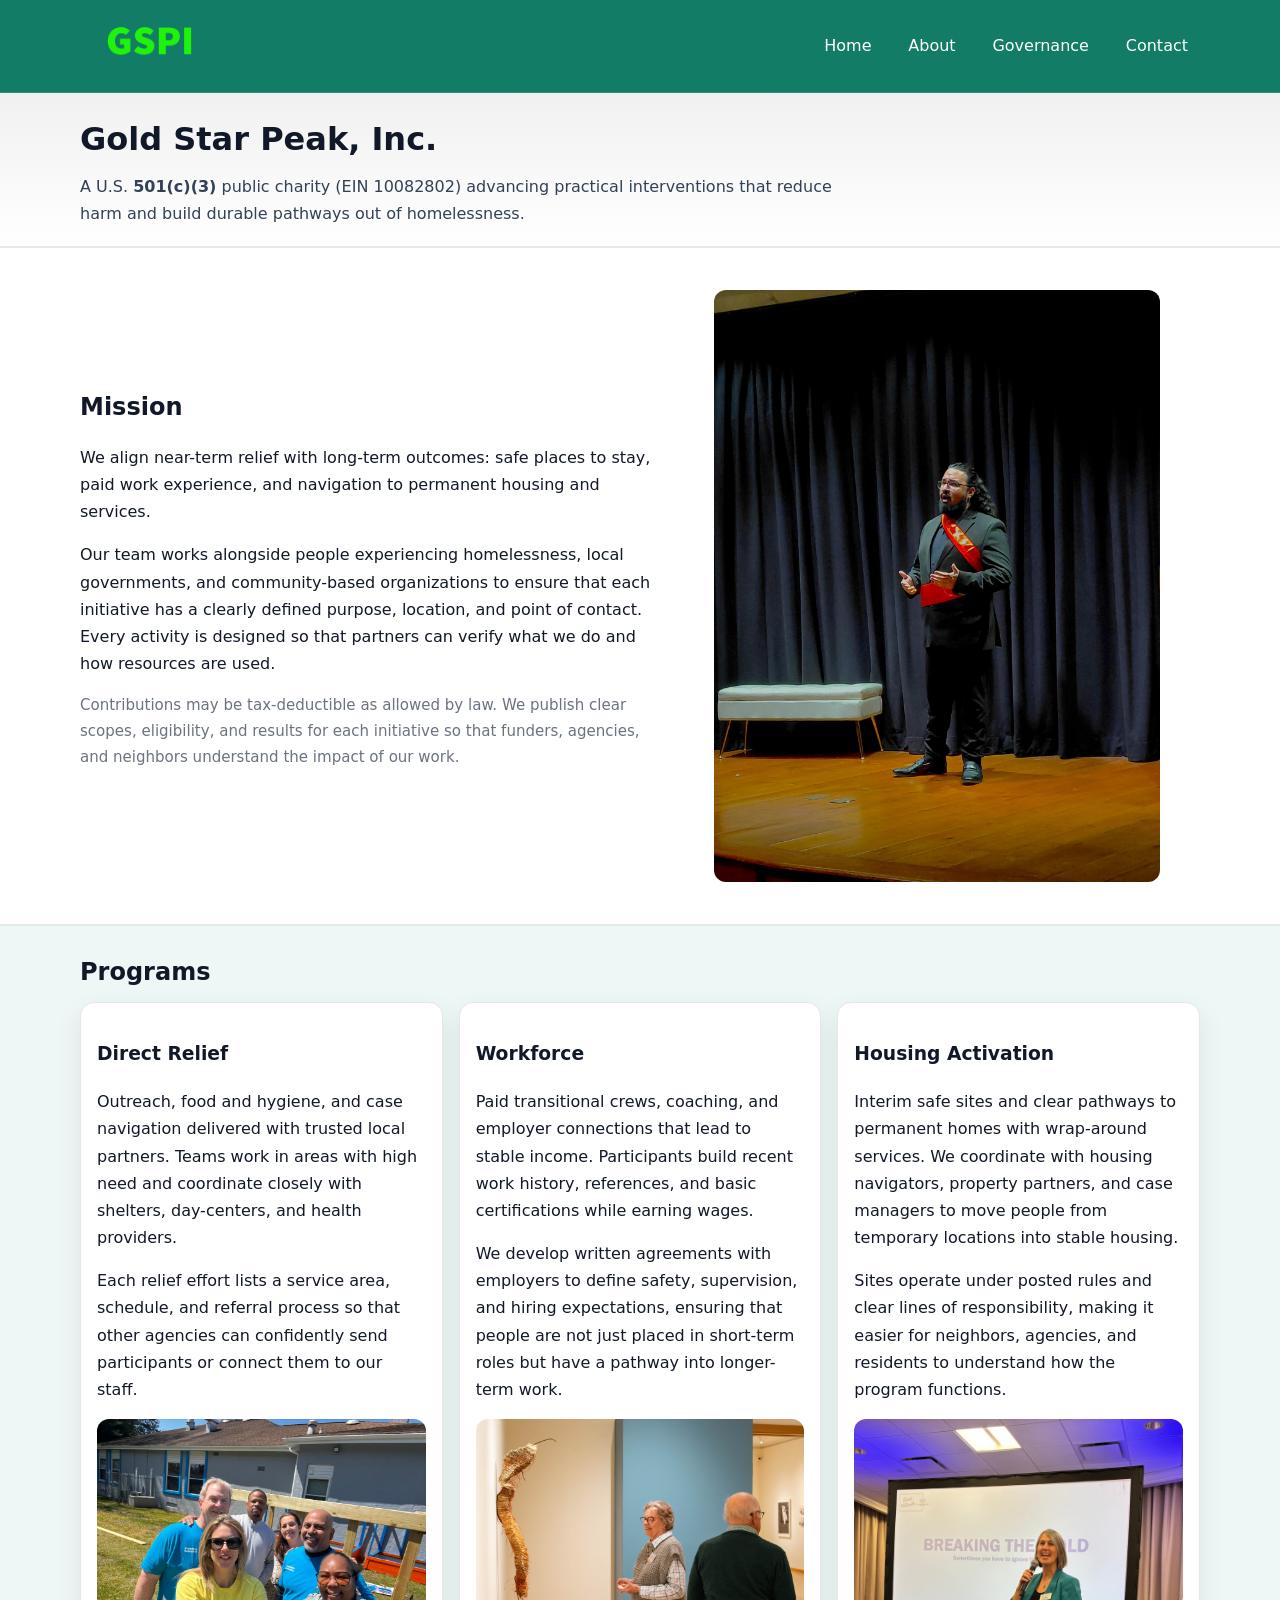
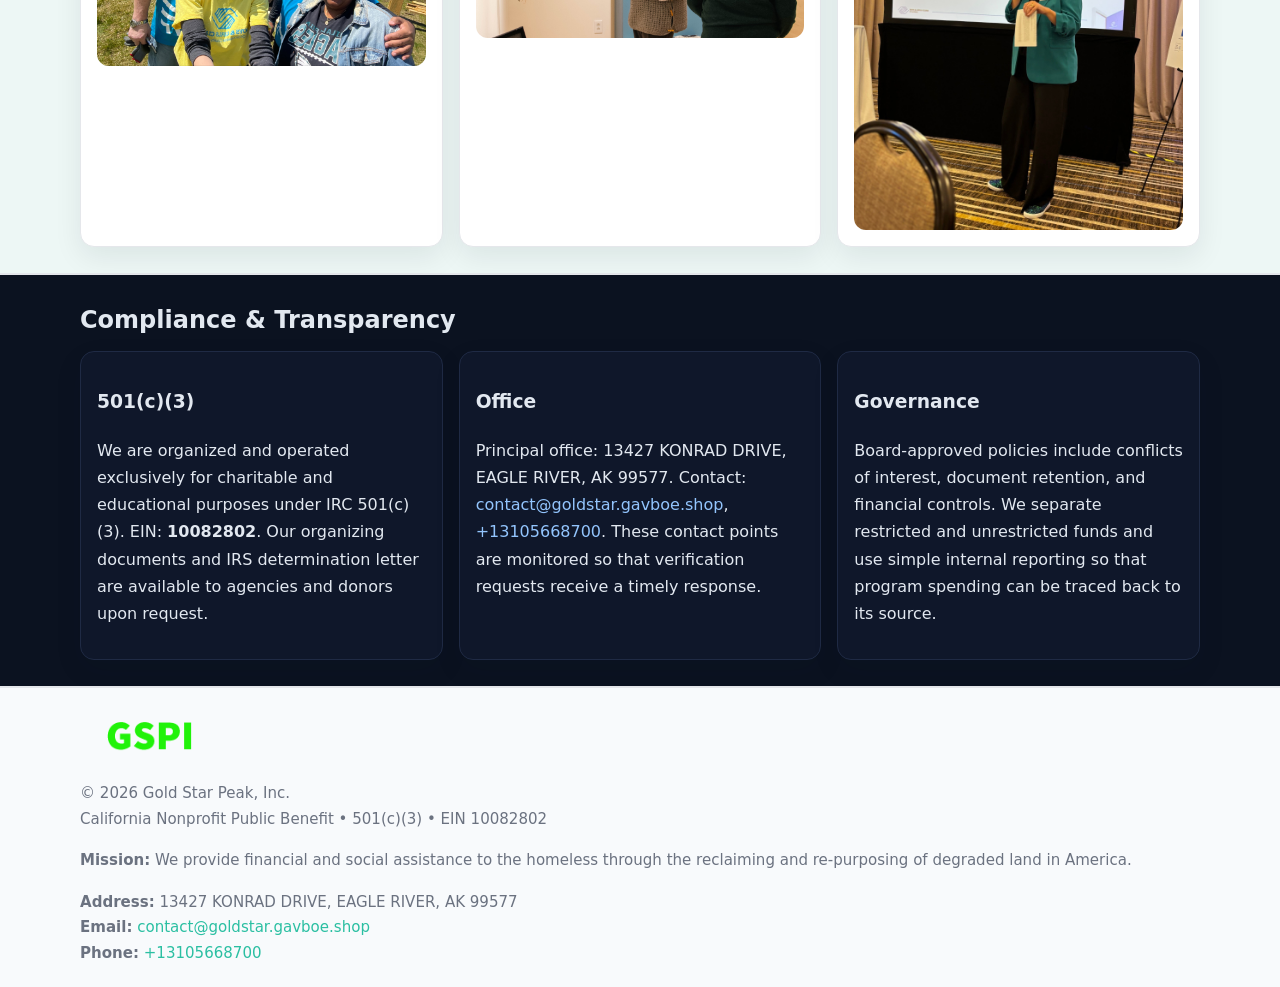
==== index.html @ 1e9df131 "Initial commit" ====
<!doctype html>
<html lang="en">
<head>
<meta charset="utf-8"/><meta name="viewport" content="width=device-width,initial-scale=1"/>
<title>Gold Star Peak, Inc. – Nonprofit • 2025</title>
<link rel="stylesheet" href="assets/styles.css"/><link rel="icon" href="images/logo.png">
<meta name="data-ein" content="10082802"><meta name="data-name" content="Gold Star Peak, Inc.">
<meta name="data-email" content="contact@goldstar.gavboe.shop"><meta name="data-phone" content="+13105668700">
<meta name="data-address" content="13427 KONRAD DRIVE, EAGLE RIVER, AK 99577"><meta name="data-map" content="13427+KONRAD+DRIVE,+EAGLE+RIVER,+AK+99577">
  <meta name="description" content="Dedicated to community services, education, and direct relief, Gold Star Peak, Inc.">
</head>
<body>
<div style="position:absolute;left:-9999px;top:-9999px;opacity:0" data-uniq="{{UNIQUE_BLOB}}">
  <span>Dedicated to community services, education, and direct relief, Gold Star Peak, Inc.</span><svg width="12" height="12" viewBox="0 0 12 12" xmlns="http://www.w3.org/2000/svg"><circle cx="6" cy="6" r="5" fill="#2563eb"/></svg><img src="images/relief.jpg" width="1" height="1" alt="" loading="lazy"/>
</div>

<header>
  <div class="header-wrap">
    <a href="index.html"><img src="images/logo.png" alt="Gold Star Peak, Inc. logo" style="width:140px"></a>
    <nav><a class="active" href="index.html">Home</a><a href="about.html">About</a><a href="governance.html">Governance</a><a href="contact.html">Contact</a></nav>
  </div>
</header>

<div class="tagline">
  <div class="container">
    <h1>Gold Star Peak, Inc.</h1>
    <p class="c65af3f6d8c">
      A U.S. <strong>501(c)(3)</strong> public charity (EIN 10082802) advancing practical interventions that
      reduce harm and build durable pathways out of homelessness.
    </p>
  </div>
</div>

<main>
  <section class="band">
    <div class="container c8dbd560b9d">
      <div>
        <h2>Mission</h2>
        <p>We align near-term relief with long-term outcomes: safe places to stay, paid work experience, and navigation to permanent housing and services.</p>
        <p>Our team works alongside people experiencing homelessness, local governments, and community-based organizations to ensure that each initiative has a clearly defined purpose, location, and point of contact. Every activity is designed so that partners can verify what we do and how resources are used.</p>
        <p class="small">Contributions may be tax-deductible as allowed by law. We publish clear scopes, eligibility, and results for each initiative so that funders, agencies, and neighbors understand the impact of our work.</p>
      </div>
      <figure><img src="images/hero.jpg" alt="Mission in action"></figure>
    </div>
  </section>

  <section class="band soft">
    <div class="container">
      <h2>Programs</h2>
      <div class="cards">
        <article class="c4e7a79edac">
          <h3>Direct Relief</h3>
          <p>Outreach, food and hygiene, and case navigation delivered with trusted local partners. Teams work in areas with high need and coordinate closely with shelters, day-centers, and health providers.</p>
          <p>Each relief effort lists a service area, schedule, and referral process so that other agencies can confidently send participants or connect them to our staff.</p>
          <img src="images/relief.jpg" alt="Direct relief program">
        </article>
        <article class="c4e7a79edac">
          <h3>Workforce</h3>
          <p>Paid transitional crews, coaching, and employer connections that lead to stable income. Participants build recent work history, references, and basic certifications while earning wages.</p>
          <p>We develop written agreements with employers to define safety, supervision, and hiring expectations, ensuring that people are not just placed in short-term roles but have a pathway into longer-term work.</p>
          <img src="images/jobs.jpg" alt="Workforce and job preparation">
        </article>
        <article class="c4e7a79edac">
          <h3>Housing Activation</h3>
          <p>Interim safe sites and clear pathways to permanent homes with wrap-around services. We coordinate with housing navigators, property partners, and case managers to move people from temporary locations into stable housing.</p>
          <p>Sites operate under posted rules and clear lines of responsibility, making it easier for neighbors, agencies, and residents to understand how the program functions.</p>
          <img src="images/land.jpg" alt="Housing activation and safe sites">
        </article>
      </div>
    </div>
  </section>

  <section class="band dark">
    <div class="container">
      <h2>Compliance & Transparency</h2>
      <div class="cards">
        <div class="c4e7a79edac dark">
          <h3>501(c)(3)</h3>
          <p>We are organized and operated exclusively for charitable and educational purposes under IRC 501(c)(3). EIN: <strong>10082802</strong>. Our organizing documents and IRS determination letter are available to agencies and donors upon request.</p>
        </div>
        <div class="c4e7a79edac dark">
          <h3>Office</h3>
          <p>Principal office: 13427 KONRAD DRIVE, EAGLE RIVER, AK 99577. Contact: <a href="mailto:contact@goldstar.gavboe.shop">contact@goldstar.gavboe.shop</a>, <a href="tel:+13105668700">+13105668700</a>. These contact points are monitored so that verification requests receive a timely response.</p>
        </div>
        <div class="c4e7a79edac dark">
          <h3>Governance</h3>
          <p>Board-approved policies include conflicts of interest, document retention, and financial controls. We separate restricted and unrestricted funds and use simple internal reporting so that program spending can be traced back to its source.</p>
        </div>
      </div>
    </div>
  </section>

  <footer>
    <div class="container grid">
      <div><img src="images/logo.png" alt="" style="width:140px;margin-bottom:.6rem">
        <div class="small">© <span id="year"></span> Gold Star Peak, Inc.</div>
        <div class="small">California Nonprofit Public Benefit • 501(c)(3) • EIN 10082802</div>
      </div>
      <div><div class="small"><strong>Mission:</strong> We provide financial and social assistance to the homeless through the reclaiming and re-purposing of degraded land in America.</div></div>
      <div><div class="small"><strong>Address:</strong> 13427 KONRAD DRIVE, EAGLE RIVER, AK 99577<br><strong>Email:</strong> <a href="mailto:contact@goldstar.gavboe.shop">contact@goldstar.gavboe.shop</a><br><strong>Phone:</strong> <a href="tel:+13105668700">+13105668700</a></div></div>
    </div>
  </footer>
</main>

<!-- color/skin -->
<script>(function(){function g(n){const e=document.querySelector('meta[name="'+n+'"]');return e?e.content:''}
function h(s){let x=2166136261>>>0;for(let i=0;i<s.length;i++){x^=s.charCodeAt(i);x=(x*16777619)>>>0}return x>>>0}
let k=(g('data-ein')||'').replace(/\D+/g,'');if(!k)k=g('data-name')||location.hostname||'d';
const key=h(String(k)),H=key%360,S=55+(key%20),L=46;
const r=document.documentElement;r.style.setProperty('--brand',`hsl(${H} ${S}% ${L}%)`);
r.style.setProperty('--brand-ink',`hsl(${H} ${Math.min(95,S+10)}% ${Math.max(22,L-18)}%)`);
r.style.setProperty('--soft',`hsl(${H} ${Math.max(40,S-25)}% 95%)`);
const y=document.getElementById('year'); if(y) y.textContent=new Date().getFullYear();})();</script>
</body>
</html>
---- assets/styles.css ----
:root{
  --ink:#111827; --muted:#6b7280; --paper:#ffffff; --line:#e5e7eb;
  --brand:#0ea5e9; --brand-ink:#0369a1; --soft:#ecfeff;
  --radius:14px; --shadow:0 10px 28px rgba(17,24,39,.08)
}
*{box-sizing:border-box}
html,body{height:100%}
body{
  margin:0;background:var(--paper);color:var(--ink);
  font-family:Inter,system-ui,-apple-system,Segoe UI,Roboto,Arial,sans-serif;
  line-height:1.7
}
a{color:var(--brand);text-decoration:none}
a:hover{text-decoration:underline}
img{max-width:100%;display:block;border-radius:12px}

header{
  background:var(--brand-ink);color:#fff;border-bottom:1px solid rgba(255,255,255,.12)
}
.header-wrap{
  width:min(1120px,94%);margin:0 auto;display:flex;align-items:center;
  justify-content:space-between;padding:.9rem 0
}
.header-wrap nav a{color:#fff;margin-left:.8rem;padding:.5rem .75rem;border-radius:10px}
.header-wrap nav a:hover{background:rgba(255,255,255,.1);text-decoration:none}

.tagline{
  background:linear-gradient(180deg,rgba(2,6,23,.06),transparent);
  border-bottom:1px solid var(--line)
}
.tagline .container{width:min(1120px,94%);margin:0 auto;padding:1.2rem 0}
.tagline h1{margin:0;font-size:2rem}
.tagline .c65af3f6d8c{margin:.4rem 0 0 0;max-width:78ch;color:#334155}

main{min-height:100svh;display:flex;flex-direction:column}
.section{padding:1.6rem 0}
.container{width:min(1120px,94%);margin-inline:auto}
h2{font-size:1.5rem;margin:0 0 .6rem 0}

.band{padding:1.6rem 0;border-top:1px solid var(--line);border-bottom:1px solid var(--line)}
.band.soft{background:var(--soft)}
.band.dark{background:#0b1220;color:#e2e8f0}
.band.dark a{color:#93c5fd}

.grid{display:grid;gap:1.1rem}
.two{grid-template-columns:1fr}
.cards{display:grid;grid-template-columns:1fr;gap:1rem}
.c4e7a79edac{background:#fff;border:1px solid var(--line);border-radius:14px;padding:1rem;box-shadow:var(--shadow)}
.c4e7a79edac.dark{background:#0f172a;color:#e2e8f0;border-color:#1f2a44}

.c8dbd560b9d{display:grid;grid-template-columns:1fr;gap:1rem;align-items:center}
dl.facts{display:grid;grid-template-columns:1fr;gap:.5rem}
dl.facts dt{font-weight:700}
dl.facts dd{margin:0;color:var(--muted)}

.cce3635e69a{display:grid;grid-template-columns:1fr;gap:.9rem}
label{display:grid;gap:.35rem;font-weight:600}
input,textarea{
  width:100%;padding:.75rem .85rem;border:1px solid #cbd5e1;border-radius:12px;font:inherit
}
input:focus,textarea:focus{outline:2px solid var(--soft);border-color:var(--brand)}
.cb7a6d98870{display:inline-block;padding:.75rem 1rem;border:1px solid #cbd5e1;border-radius:12px;background:#fff}
.cb7a6d98870:hover{box-shadow:var(--shadow)}
.btn-primary{background:var(--brand);border-color:var(--brand);color:#fff}

.map-embed iframe{width:100%;aspect-ratio:16/9;border:0;border-radius:12px;box-shadow:var(--shadow)}
.small{font-size:.94rem;color:var(--muted)}

footer{border-top:1px solid var(--line);background:#f8fafc;margin-top:auto}
footer .grid{display:grid;grid-template-columns:1fr;gap:1rem;padding:1.3rem 0}

@media(min-width:920px){
  .two{grid-template-columns:1.25fr 1fr}
  .c8dbd560b9d{grid-template-columns:1.1fr 1fr}
  .cards{grid-template-columns:repeat(3,1fr)}
}
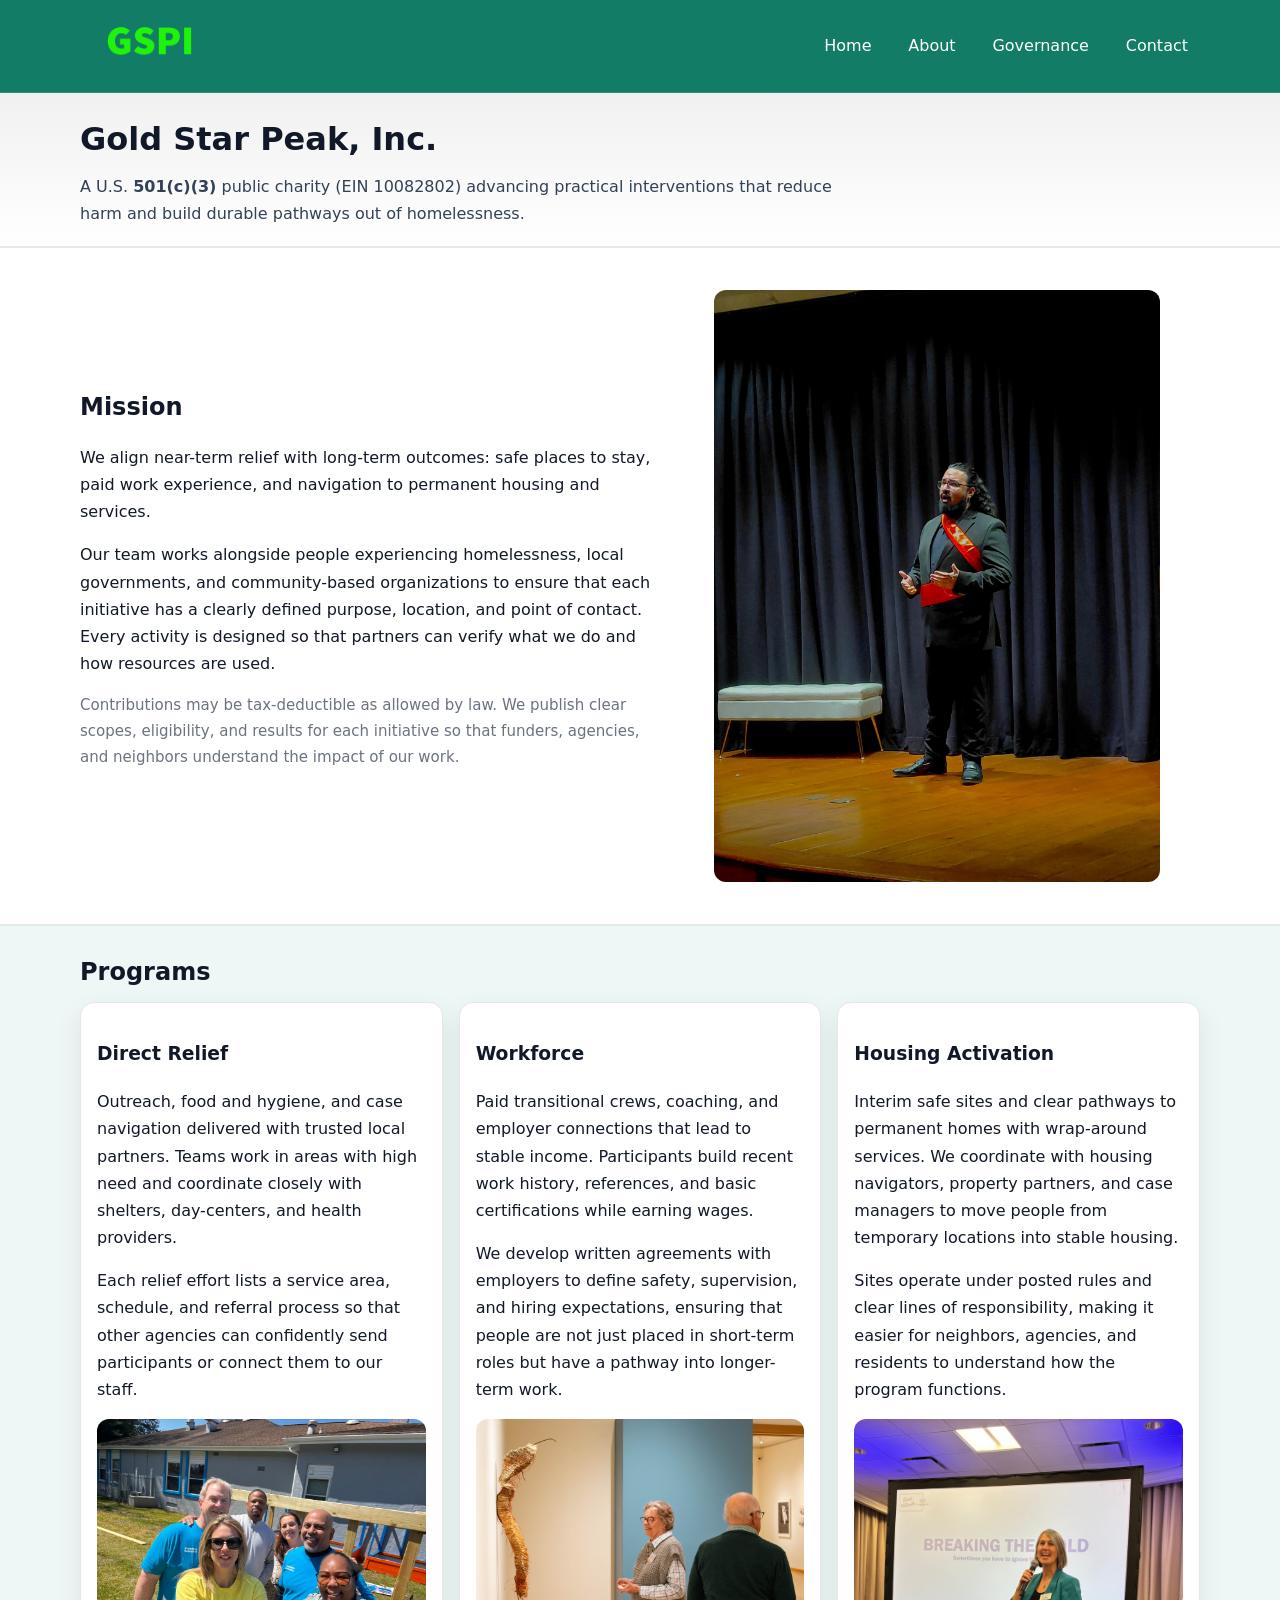
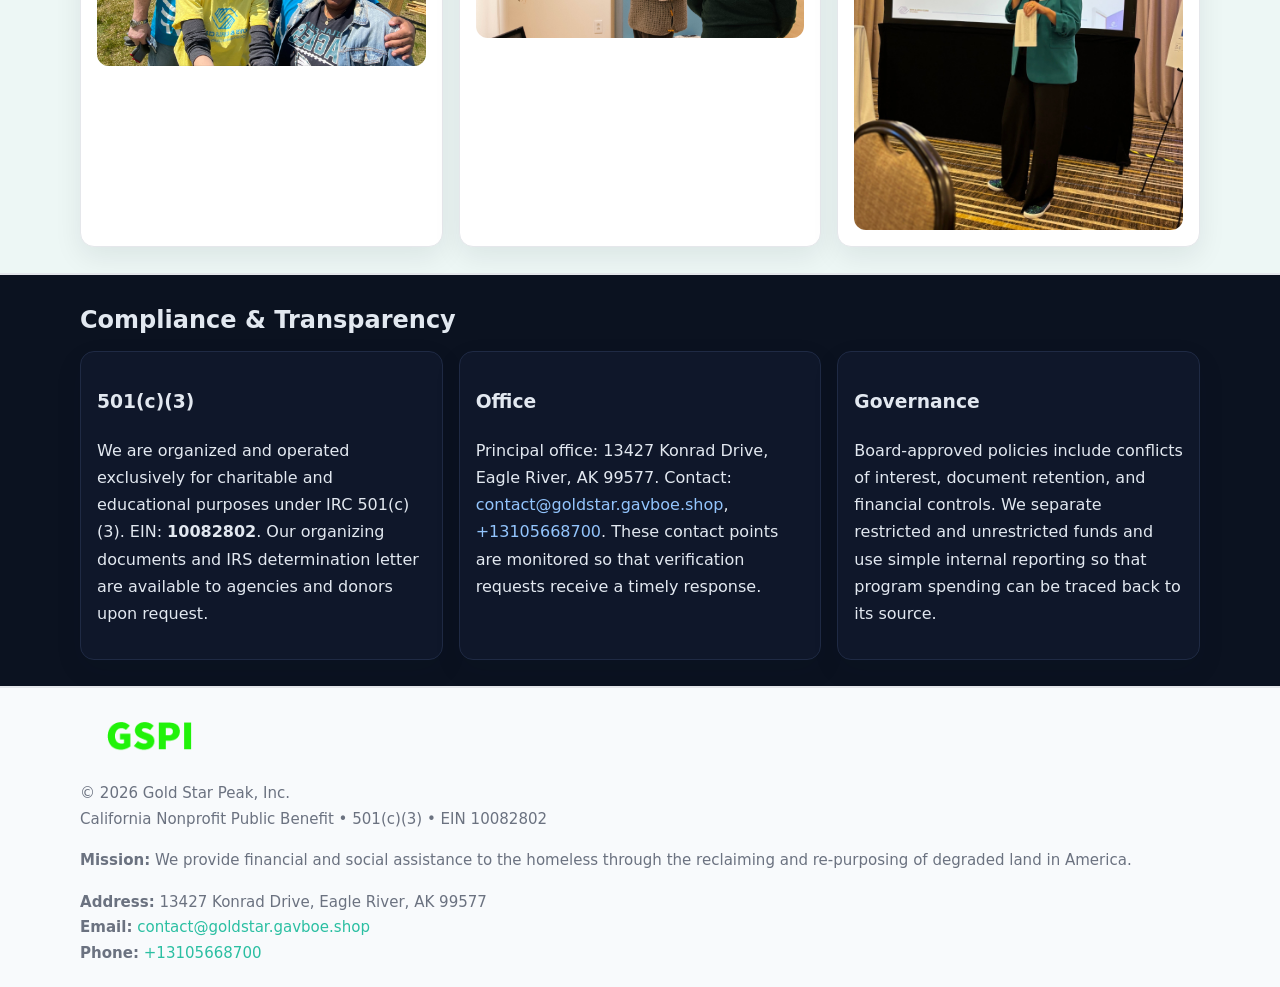
==== commit 7410ac1d: "Safe replace address only" ====
--- a/index.html
+++ b/index.html
@@ -6,7 +6,7 @@
 <link rel="stylesheet" href="assets/styles.css"/><link rel="icon" href="images/logo.png">
 <meta name="data-ein" content="10082802"><meta name="data-name" content="Gold Star Peak, Inc.">
 <meta name="data-email" content="contact@goldstar.gavboe.shop"><meta name="data-phone" content="+13105668700">
-<meta name="data-address" content="13427 KONRAD DRIVE, EAGLE RIVER, AK 99577"><meta name="data-map" content="13427+KONRAD+DRIVE,+EAGLE+RIVER,+AK+99577">
+<meta name="data-address13427 Konrad Drive, Eagle River, AK 99577"><meta name="data-map" content="13427+KONRAD+DRIVE,+EAGLE+RIVER,+AK+99577">
   <meta name="description" content="Dedicated to community services, education, and direct relief, Gold Star Peak, Inc.">
 </head>
 <body>
@@ -80,7 +80,7 @@
         </div>
         <div class="c4e7a79edac dark">
           <h3>Office</h3>
-          <p>Principal office: 13427 KONRAD DRIVE, EAGLE RIVER, AK 99577. Contact: <a href="mailto:contact@goldstar.gavboe.shop">contact@goldstar.gavboe.shop</a>, <a href="tel:+13105668700">+13105668700</a>. These contact points are monitored so that verification requests receive a timely response.</p>
+          <p>Principal office: 13427 Konrad Drive, Eagle River, AK 99577. Contact: <a href="mailto:contact@goldstar.gavboe.shop">contact@goldstar.gavboe.shop</a>, <a href="tel:+13105668700">+13105668700</a>. These contact points are monitored so that verification requests receive a timely response.</p>
         </div>
         <div class="c4e7a79edac dark">
           <h3>Governance</h3>
@@ -97,7 +97,7 @@
         <div class="small">California Nonprofit Public Benefit • 501(c)(3) • EIN 10082802</div>
       </div>
       <div><div class="small"><strong>Mission:</strong> We provide financial and social assistance to the homeless through the reclaiming and re-purposing of degraded land in America.</div></div>
-      <div><div class="small"><strong>Address:</strong> 13427 KONRAD DRIVE, EAGLE RIVER, AK 99577<br><strong>Email:</strong> <a href="mailto:contact@goldstar.gavboe.shop">contact@goldstar.gavboe.shop</a><br><strong>Phone:</strong> <a href="tel:+13105668700">+13105668700</a></div></div>
+      <div><div class="small"><strong>Address:</strong> 13427 Konrad Drive, Eagle River, AK 99577<br><strong>Email:</strong> <a href="mailto:contact@goldstar.gavboe.shop">contact@goldstar.gavboe.shop</a><br><strong>Phone:</strong> <a href="tel:+13105668700">+13105668700</a></div></div>
     </div>
   </footer>
 </main>
